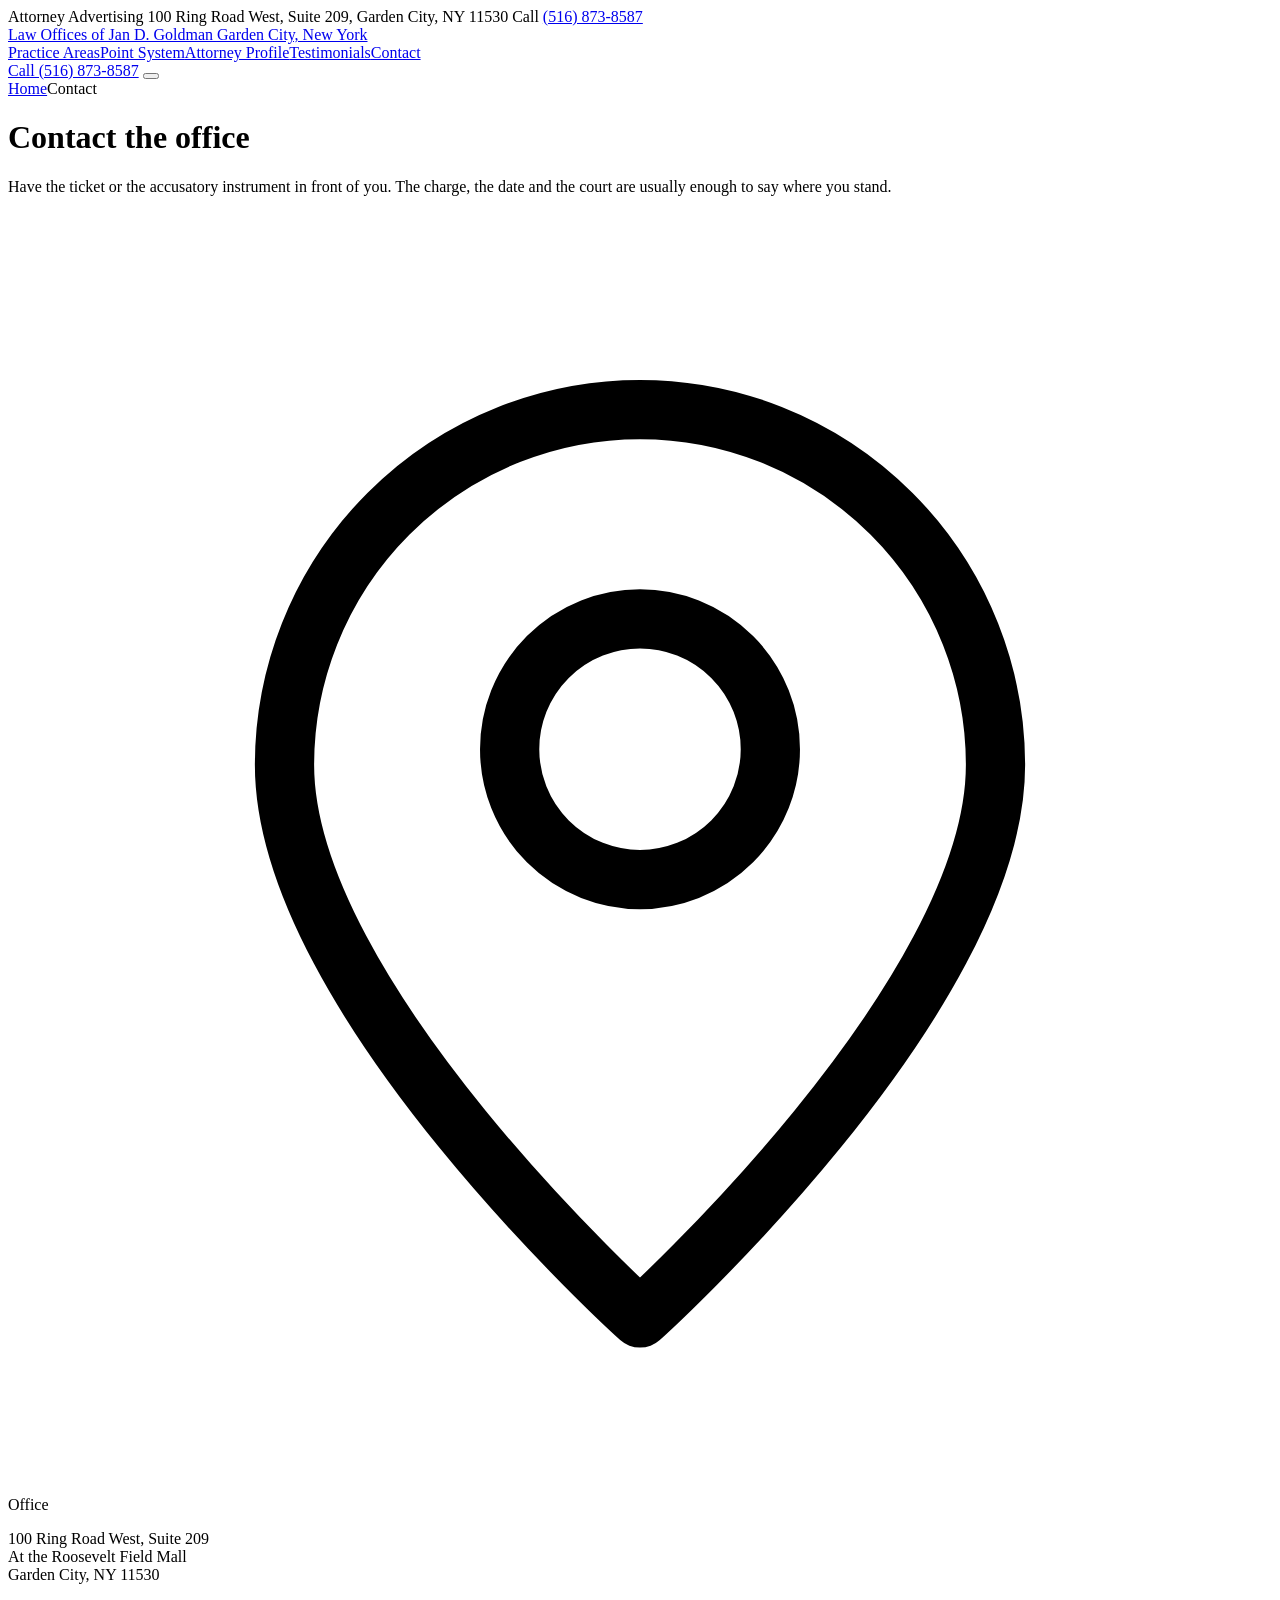
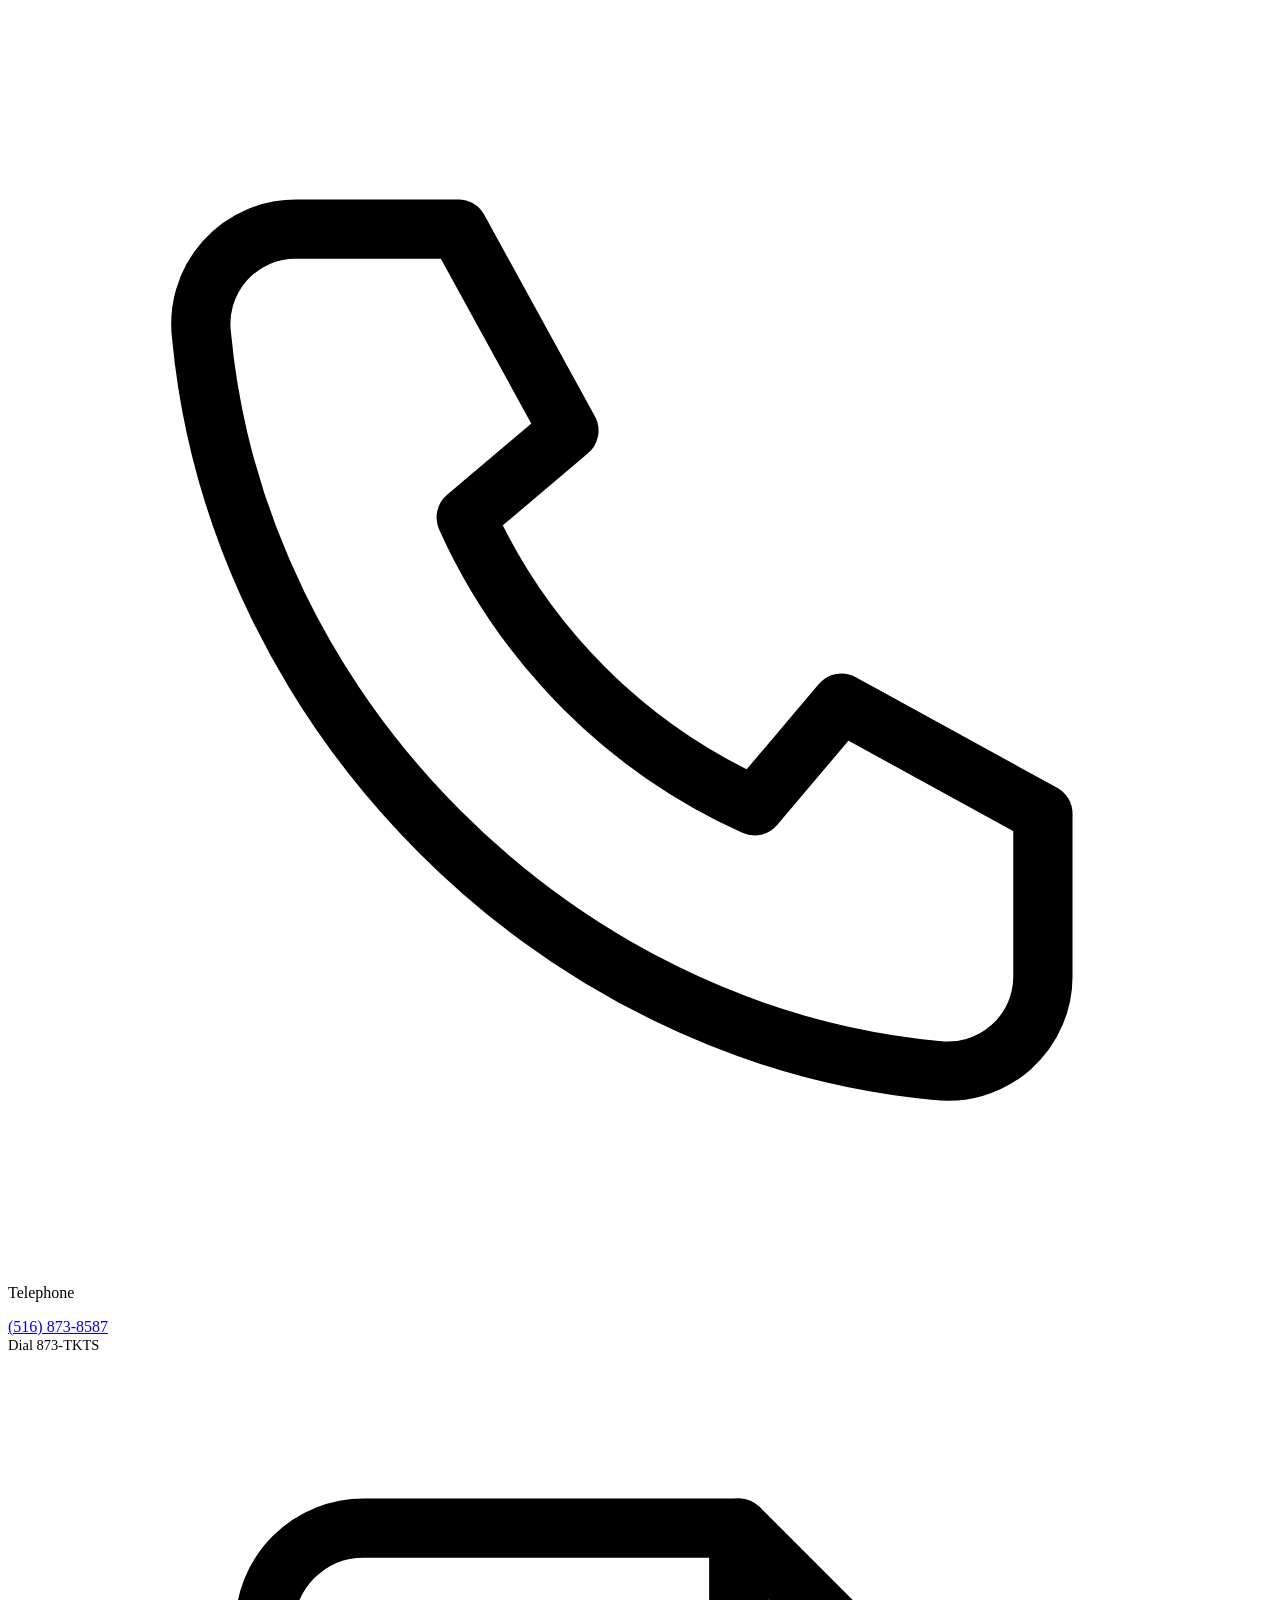
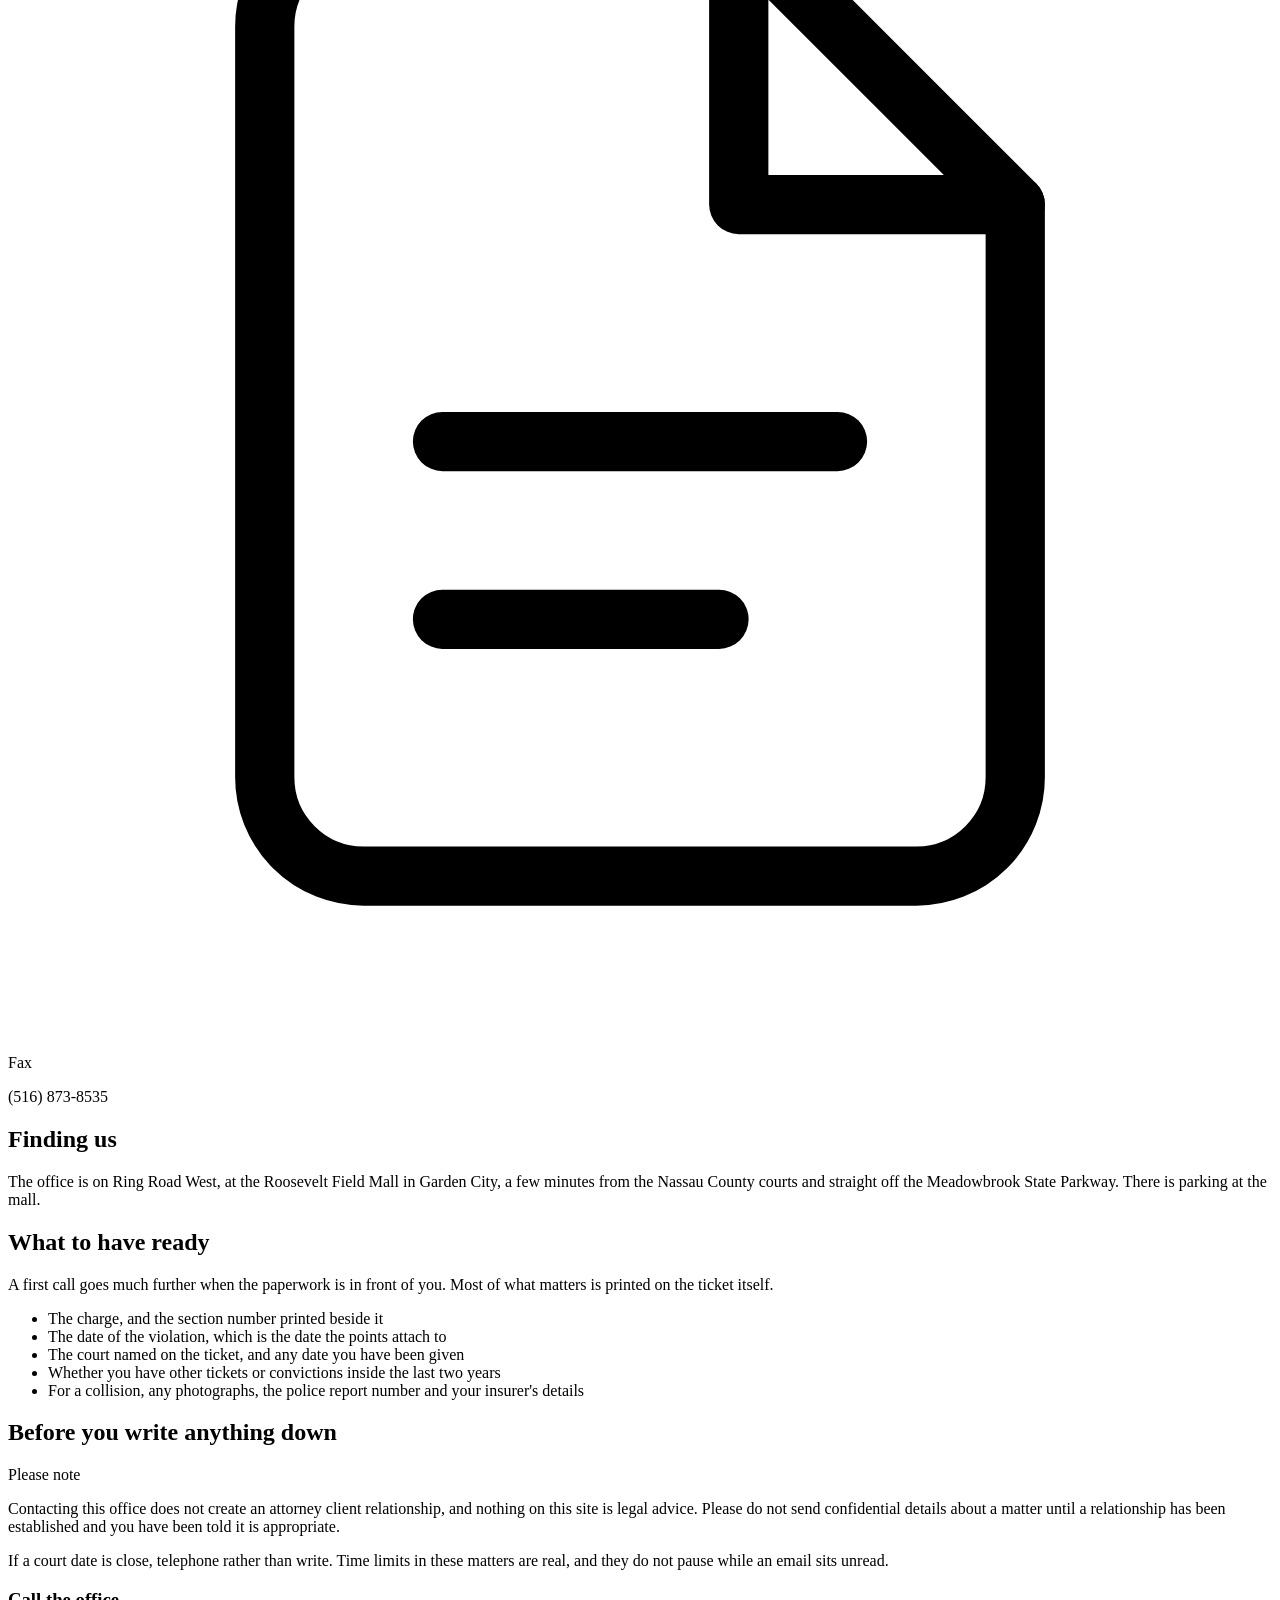
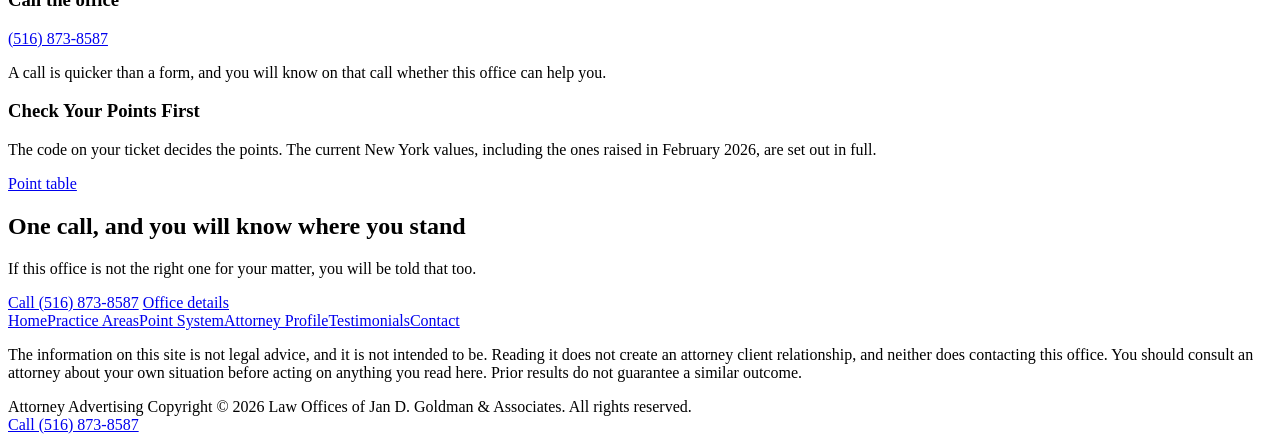
==== contact.htm @ 7fe84096 "Add the six rebuilt pages" ====
<!DOCTYPE html>
<html lang="en">
<head>
<meta charset="utf-8">
<meta name="viewport" content="width=device-width, initial-scale=1">
<title>Contact | Law Offices of Jan D. Goldman, Garden City NY</title>
<meta name="description" content="Law Offices of Jan D. Goldman and Associates, 100 Ring Road West, Suite 209, Garden City, NY 11530. Telephone (516) 873-8587.">
<meta name="robots" content="noindex, nofollow">
<link rel="canonical" href="https://jangoldman.com/contact.htm">
<link rel="icon" href="data:image/svg+xml,%3Csvg xmlns='http://www.w3.org/2000/svg' viewBox='0 0 32 32'%3E%3Crect width='32' height='32' fill='%230B1A28'/%3E%3Ctext x='16' y='22' font-family='Georgia,serif' font-size='17' fill='%23C2994F' text-anchor='middle'%3EG%3C/text%3E%3C/svg%3E">
<meta property="og:title" content="Contact | Law Offices of Jan D. Goldman, Garden City NY">
<meta property="og:description" content="Law Offices of Jan D. Goldman and Associates, 100 Ring Road West, Suite 209, Garden City, NY 11530. Telephone (516) 873-8587.">
<meta property="og:type" content="website">
<meta property="og:url" content="https://jangoldman.com/contact.htm">
<script>document.documentElement.className+=" js";</script>
<link rel="stylesheet" href="assets/site.css">
<style>
.skip{position:absolute;left:-9999px;top:0;background:var(--brass);color:#14202B;padding:12px 18px;z-index:99;font-weight:700}
.skip:focus{left:8px;top:8px}
</style>
</head>
<body>
<div class="progress"></div>
<a class="skip" href="#main">Skip to content</a>
<div class="util">
  <div class="wrap">
    <span class="adv">Attorney Advertising</span>
    <span class="loc">100 Ring Road West, Suite 209, Garden City, NY 11530</span>
    <span>Call <a href="tel:+15168738587">(516) 873-8587</a></span>
  </div>
</div>

<header>
  <div class="wrap">
    <a class="brand" href="index.html">
      <span class="n">Law Offices of Jan D. Goldman</span>
      <span class="s">Garden City, New York</span>
    </a>
    <nav id="nav"><a href="practice.htm">Practice Areas</a><a href="rep.htm">Point System</a><a href="profile.htm">Attorney Profile</a><a href="Testimonials.htm">Testimonials</a><a href="contact.htm" aria-current="page">Contact</a></nav>
    <a class="btn btn-brass" href="tel:+15168738587">Call (516) 873-8587</a>
    <button class="menu-btn" id="menuBtn" aria-label="Open menu" aria-expanded="false" aria-controls="nav"><span></span></button>
  </div>
</header>
<main id="main">
<div class="phead">
  <div class="wrap">
    <nav class="crumb" aria-label="Breadcrumb"><a href="index.html">Home</a><span class="chev"></span><span>Contact</span></nav>
    <h1 class="rv">Contact the office</h1>
    <p class="lede rv rv-d1">Have the ticket or the accusatory instrument in front of you. The charge, the date and the court are usually enough to say where you stand.</p>
    
  </div>
</div>
<section>
  <div class="wrap">
    <div class="infogrid">
      <div class="cell rv">
        <span class="ico"><svg viewBox="0 0 32 32" fill="none" stroke="currentColor" stroke-width="1.5" stroke-linecap="round" stroke-linejoin="round" aria-hidden="true"><path d="M16 28s9-8.1 9-14a9 9 0 1 0-18 0c0 5.9 9 14 9 14z"/><circle cx="16" cy="13.6" r="3.3"/></svg></span>
        <p class="t">Office</p>
        <p class="d">100 Ring Road West, Suite 209<br>At the Roosevelt Field Mall<br>Garden City, NY 11530</p>
      </div>
      <div class="cell rv">
        <span class="ico"><svg viewBox="0 0 32 32" fill="none" stroke="currentColor" stroke-width="1.5" stroke-linecap="round" stroke-linejoin="round" aria-hidden="true"><path d="M11.4 5.8l2.8 5.1-2.6 2.2a14.6 14.6 0 0 0 7.3 7.3l2.2-2.6 5.1 2.8v4.1a2.4 2.4 0 0 1-2.7 2.4C13.9 26.2 5.8 18.1 4.9 8.5A2.4 2.4 0 0 1 7.3 5.8z"/></svg></span>
        <p class="t">Telephone</p>
        <p class="d"><a href="tel:+15168738587">(516) 873-8587</a><br><span style="font-size:14.5px;color:var(--muted)">Dial 873-TKTS</span></p>
      </div>
      <div class="cell rv">
        <span class="ico"><svg viewBox="0 0 32 32" fill="none" stroke="currentColor" stroke-width="1.5" stroke-linecap="round" stroke-linejoin="round" aria-hidden="true"><path d="M18.5 4H9a2.5 2.5 0 0 0-2.5 2.5v19A2.5 2.5 0 0 0 9 28h14a2.5 2.5 0 0 0 2.5-2.5V11z"/><path d="M18.5 4v7h7M11 17h10M11 21.5h7"/></svg></span>
        <p class="t">Fax</p>
        <p class="d">(516) 873-8535</p>
      </div>
    </div>
  </div>
</section>

<section style="padding-top:0">
  <div class="wrap">
    <div class="split">
      <div class="prose">
        <div class="block rv">
          <h2>Finding us</h2>
          <p>The office is on Ring Road West, at the Roosevelt Field Mall in Garden City, a few minutes from the Nassau County courts and straight off the Meadowbrook State Parkway. There is parking at the mall.</p>
        </div>
        <div class="block rv">
          <h2>What to have ready</h2>
          <p>A first call goes much further when the paperwork is in front of you. Most of what matters is printed on the ticket itself.</p>
          <ul class="ticks">
            <li>The charge, and the section number printed beside it</li>
            <li>The date of the violation, which is the date the points attach to</li>
            <li>The court named on the ticket, and any date you have been given</li>
            <li>Whether you have other tickets or convictions inside the last two years</li>
            <li>For a collision, any photographs, the police report number and your insurer's details</li>
          </ul>
        </div>
        <div class="block rv">
          <h2>Before you write anything down</h2>
          <div class="callout rv">
            <span class="lbl">Please note</span>
            <p>Contacting this office does not create an attorney client relationship, and nothing on this site is legal advice. Please do not send confidential details about a matter until a relationship has been established and you have been told it is appropriate.</p>
            <p>If a court date is close, telephone rather than write. Time limits in these matters are real, and they do not pause while an email sits unread.</p>
          </div>
        </div>
      </div>
      <aside class="rail">
        <div class="railbox ink rv">
      <h3>Call the office</h3>
      <p class="num"><a href="tel:+15168738587">(516) 873-8587</a></p>
      <p>A call is quicker than a form, and you will know on that call whether this office can help you.</p>
    </div>
        <div class="railbox rv">
          <h3>Check Your Points First</h3>
          <p>The code on your ticket decides the points. The current New York values, including the ones raised in February 2026, are set out in full.</p>
          <p style="margin-top:14px"><a class="btn btn-ink" href="rep.htm">Point table <span class="chev"></span></a></p>
        </div>
      </aside>
    </div>
  </div>
</section>
<section class="endcta">
  <div class="wrap">
    <div>
      <h2>One call, and you will know where you stand</h2>
      <p>If this office is not the right one for your matter, you will be told that too.</p>
    </div>
    <div class="acts">
      <a class="btn btn-brass" href="tel:+15168738587">Call (516) 873-8587</a>
      <a class="btn btn-ghost" href="contact.htm">Office details <span class="chev"></span></a>
    </div>
  </div>
</section></main>

<footer>
  <div class="wrap">
    <div class="fnav"><a href="index.html">Home</a><a href="practice.htm">Practice Areas</a><a href="rep.htm">Point System</a><a href="profile.htm">Attorney Profile</a><a href="Testimonials.htm">Testimonials</a><a href="contact.htm">Contact</a></div>
    <p class="fdisc">The information on this site is not legal advice, and it is not intended to be. Reading it does not create an attorney client relationship, and neither does contacting this office. You should consult an attorney about your own situation before acting on anything you read here. Prior results do not guarantee a similar outcome.</p>
    <div class="fmeta">
      <span class="adv">Attorney Advertising</span>
      <span>Copyright &copy; <span id="yr">2026</span> Law Offices of Jan D. Goldman &amp; Associates. All rights reserved.</span>
    </div>
  </div>
</footer>

<div class="sticky-call"><a href="tel:+15168738587">Call (516) 873-8587</a></div>

<script src="assets/site.js" defer></script>
</body>
</html>
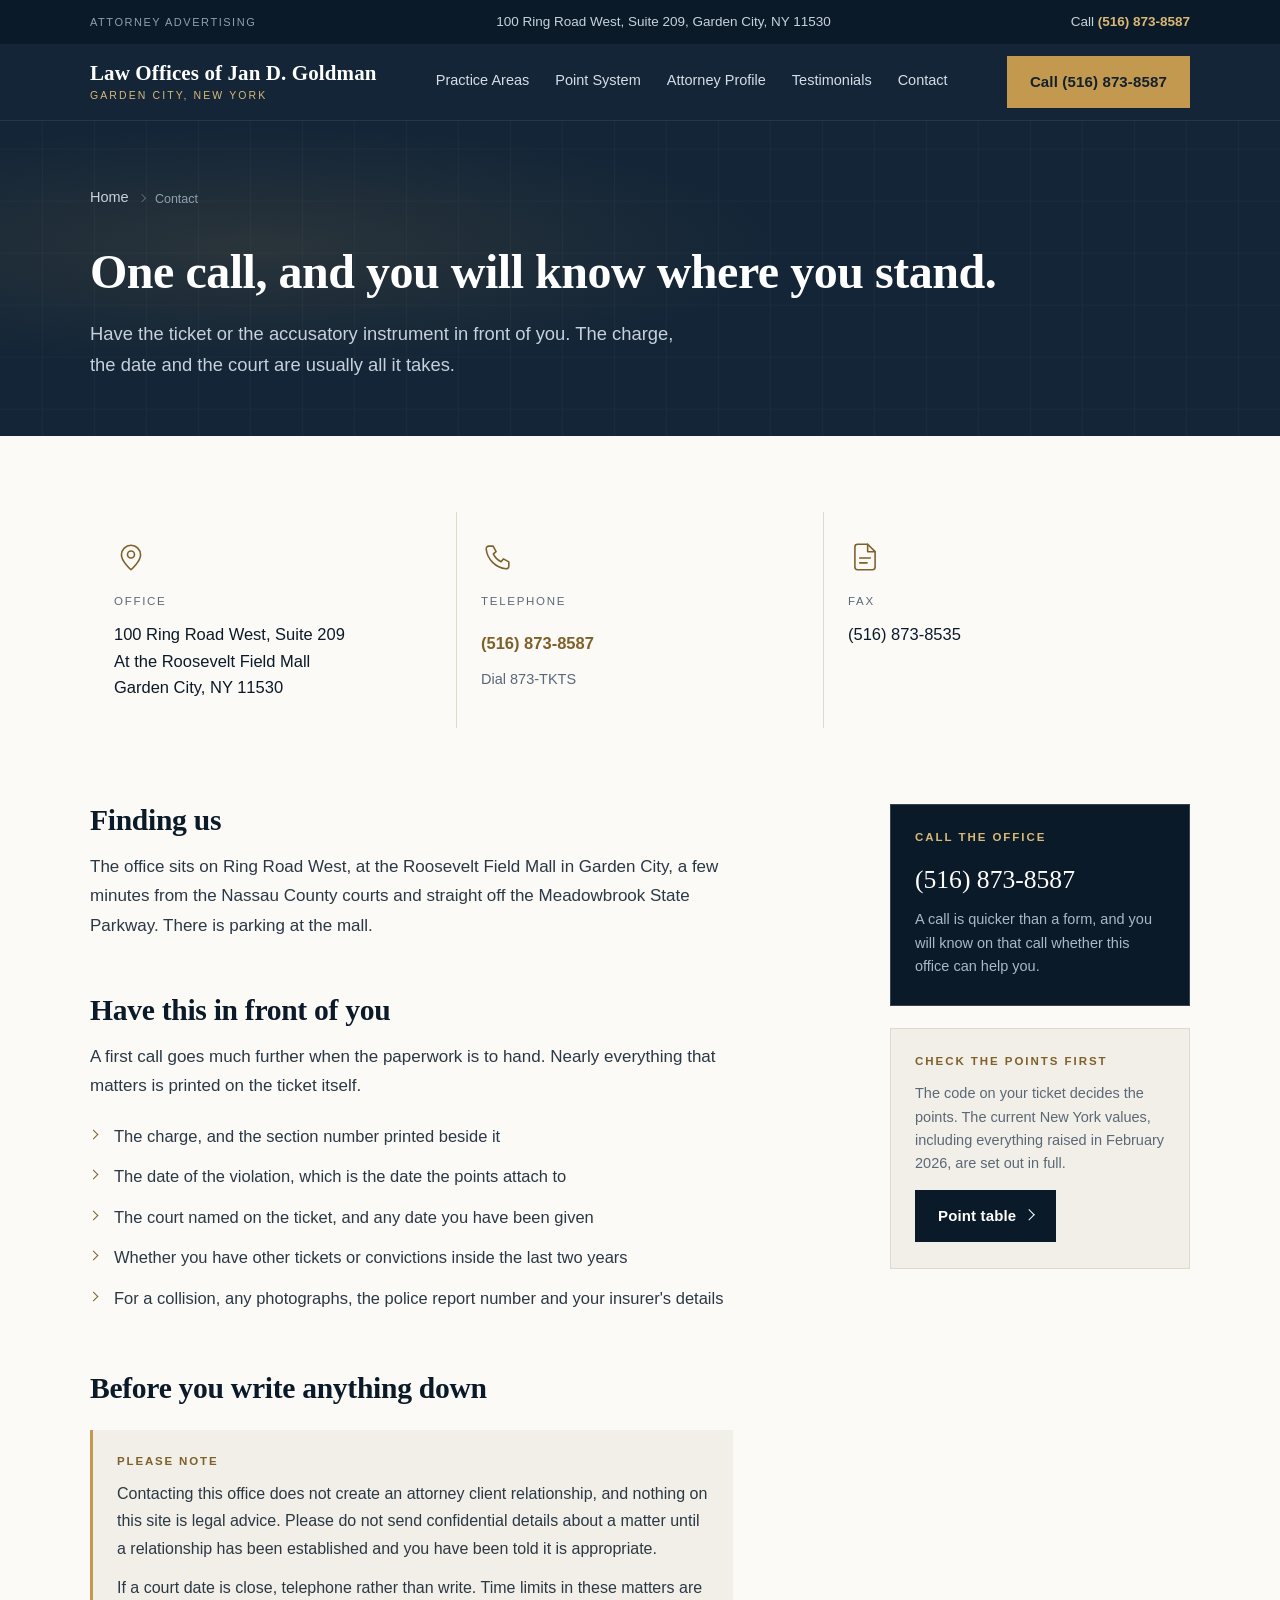
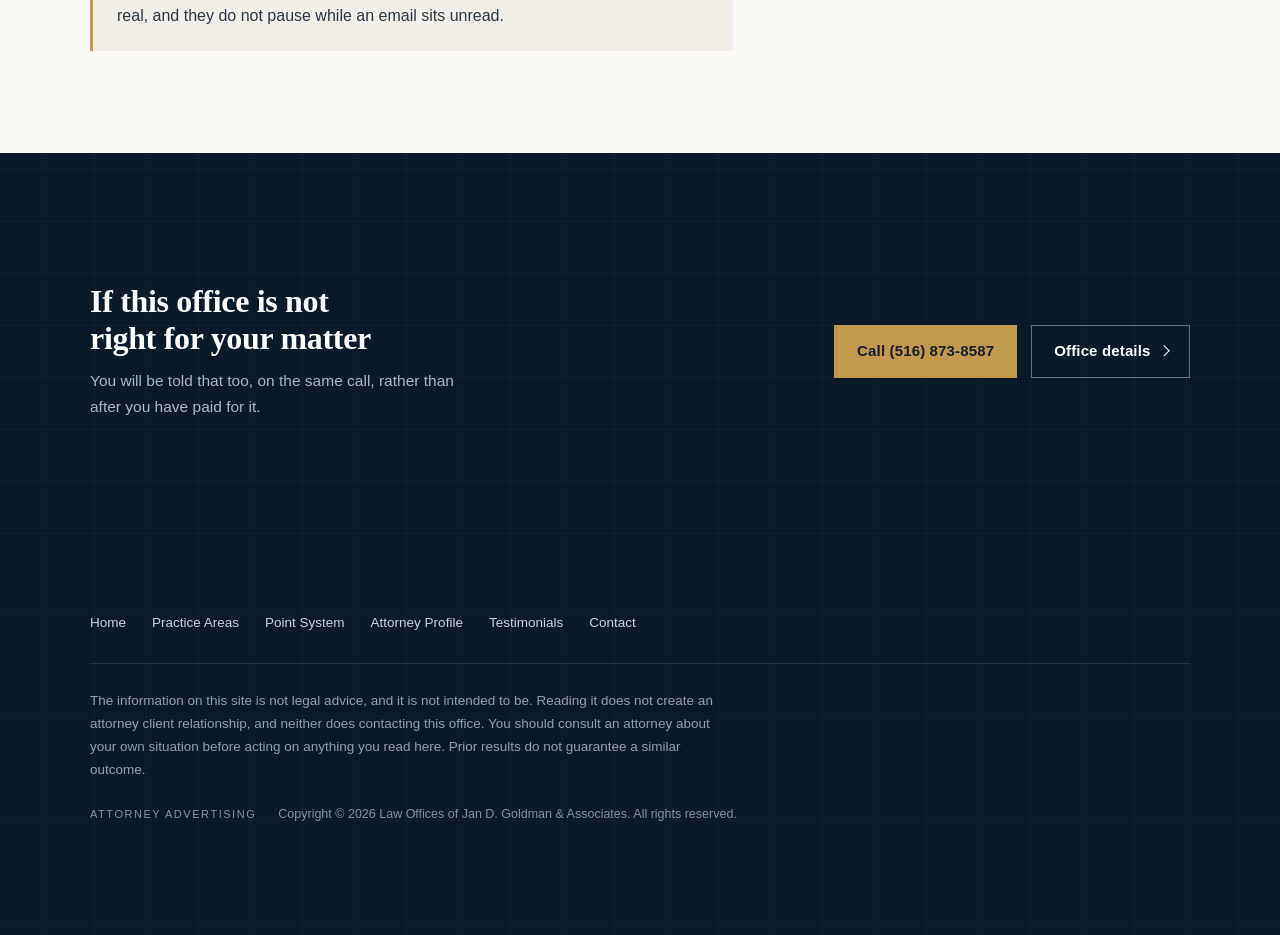
==== commit 46c1ffa8: "Editorial redesign: display type, burgundy and champagne palette, scroll narrative, new copy" ====
--- a/contact.htm
+++ b/contact.htm
@@ -13,10 +13,16 @@
 <meta property="og:type" content="website">
 <meta property="og:url" content="https://jangoldman.com/contact.htm">
 <script>document.documentElement.className+=" js";</script>
+<link rel="preconnect" href="https://fonts.googleapis.com">
+<link rel="preconnect" href="https://fonts.gstatic.com" crossorigin>
+<link rel="stylesheet" href="https://fonts.googleapis.com/css2?family=Fraunces:opsz,wght@9..144,400;9..144,600;9..144,700&family=Inter:wght@400;500;600;700&display=swap">
 <link rel="stylesheet" href="assets/site.css">
 <style>
 .skip{position:absolute;left:-9999px;top:0;background:var(--brass);color:#14202B;padding:12px 18px;z-index:99;font-weight:700}
 .skip:focus{left:8px;top:8px}
+.areas-grid{display:grid;grid-template-columns:repeat(4,minmax(0,1fr));gap:20px}
+@media (max-width:1100px){.areas-grid{grid-template-columns:repeat(2,minmax(0,1fr))}}
+@media (max-width:640px){.areas-grid{grid-template-columns:1fr}}
 </style>
 </head>
 <body>
@@ -45,12 +51,12 @@
 <div class="phead">
   <div class="wrap">
     <nav class="crumb" aria-label="Breadcrumb"><a href="index.html">Home</a><span class="chev"></span><span>Contact</span></nav>
-    <h1 class="rv">Contact the office</h1>
-    <p class="lede rv rv-d1">Have the ticket or the accusatory instrument in front of you. The charge, the date and the court are usually enough to say where you stand.</p>
+    <h1 class="rv">One call, and you will know where you stand.</h1>
+    <p class="lede rv rv-d1">Have the ticket or the accusatory instrument in front of you. The charge, the date and the court are usually all it takes.</p>
     
   </div>
 </div>
-<section>
+<section class="edge-top">
   <div class="wrap">
     <div class="infogrid">
       <div class="cell rv">
@@ -58,12 +64,12 @@
         <p class="t">Office</p>
         <p class="d">100 Ring Road West, Suite 209<br>At the Roosevelt Field Mall<br>Garden City, NY 11530</p>
       </div>
-      <div class="cell rv">
+      <div class="cell rv rv-d1">
         <span class="ico"><svg viewBox="0 0 32 32" fill="none" stroke="currentColor" stroke-width="1.5" stroke-linecap="round" stroke-linejoin="round" aria-hidden="true"><path d="M11.4 5.8l2.8 5.1-2.6 2.2a14.6 14.6 0 0 0 7.3 7.3l2.2-2.6 5.1 2.8v4.1a2.4 2.4 0 0 1-2.7 2.4C13.9 26.2 5.8 18.1 4.9 8.5A2.4 2.4 0 0 1 7.3 5.8z"/></svg></span>
         <p class="t">Telephone</p>
         <p class="d"><a href="tel:+15168738587">(516) 873-8587</a><br><span style="font-size:14.5px;color:var(--muted)">Dial 873-TKTS</span></p>
       </div>
-      <div class="cell rv">
+      <div class="cell rv rv-d2">
         <span class="ico"><svg viewBox="0 0 32 32" fill="none" stroke="currentColor" stroke-width="1.5" stroke-linecap="round" stroke-linejoin="round" aria-hidden="true"><path d="M18.5 4H9a2.5 2.5 0 0 0-2.5 2.5v19A2.5 2.5 0 0 0 9 28h14a2.5 2.5 0 0 0 2.5-2.5V11z"/><path d="M18.5 4v7h7M11 17h10M11 21.5h7"/></svg></span>
         <p class="t">Fax</p>
         <p class="d">(516) 873-8535</p>
@@ -78,11 +84,11 @@
       <div class="prose">
         <div class="block rv">
           <h2>Finding us</h2>
-          <p>The office is on Ring Road West, at the Roosevelt Field Mall in Garden City, a few minutes from the Nassau County courts and straight off the Meadowbrook State Parkway. There is parking at the mall.</p>
+          <p>The office sits on Ring Road West, at the Roosevelt Field Mall in Garden City, a few minutes from the Nassau County courts and straight off the Meadowbrook State Parkway. There is parking at the mall.</p>
         </div>
         <div class="block rv">
-          <h2>What to have ready</h2>
-          <p>A first call goes much further when the paperwork is in front of you. Most of what matters is printed on the ticket itself.</p>
+          <h2>Have this in front of you</h2>
+          <p>A first call goes much further when the paperwork is to hand. Nearly everything that matters is printed on the ticket itself.</p>
           <ul class="ticks">
             <li>The charge, and the section number printed beside it</li>
             <li>The date of the violation, which is the date the points attach to</li>
@@ -107,8 +113,8 @@
       <p>A call is quicker than a form, and you will know on that call whether this office can help you.</p>
     </div>
         <div class="railbox rv">
-          <h3>Check Your Points First</h3>
-          <p>The code on your ticket decides the points. The current New York values, including the ones raised in February 2026, are set out in full.</p>
+          <h3>Check The Points First</h3>
+          <p>The code on your ticket decides the points. The current New York values, including everything raised in February 2026, are set out in full.</p>
           <p style="margin-top:14px"><a class="btn btn-ink" href="rep.htm">Point table <span class="chev"></span></a></p>
         </div>
       </aside>
@@ -118,8 +124,8 @@
 <section class="endcta">
   <div class="wrap">
     <div>
-      <h2>One call, and you will know where you stand</h2>
-      <p>If this office is not the right one for your matter, you will be told that too.</p>
+      <h2>If this office is not right for your matter</h2>
+      <p>You will be told that too, on the same call, rather than after you have paid for it.</p>
     </div>
     <div class="acts">
       <a class="btn btn-brass" href="tel:+15168738587">Call (516) 873-8587</a>
--- a/assets/site.css
+++ b/assets/site.css
@@ -0,0 +1,384 @@
+:root{
+  --ink:#0B1A28;
+  --ink-2:#132537;
+  --ink-3:#1C3348;
+  --brass:#C2994F;
+  --brass-soft:#D9B977;
+  --brass-ink:#7E6129;
+  --paper:#FBFAF7;
+  --paper-2:#F2EFE8;
+  --body:#2B3845;
+  --muted:#5A6878;
+  --line:#DFD9CD;
+  --serif:"Iowan Old Style","Charter","Palatino Linotype",Palatino,Georgia,"Times New Roman",serif;
+  --sans:-apple-system,BlinkMacSystemFont,"Segoe UI",Roboto,"Helvetica Neue",Arial,sans-serif;
+  --wrap:1140px;
+}
+*,*::before,*::after{box-sizing:border-box}
+html{-webkit-text-size-adjust:100%}
+body{margin:0;background:var(--paper);color:var(--body);font-family:var(--sans);font-size:17px;line-height:1.65;-webkit-font-smoothing:antialiased}
+img{max-width:100%;display:block}
+a{color:inherit}
+h1,h2,h3{font-family:var(--serif);font-weight:600;line-height:1.14;margin:0;letter-spacing:-0.01em;text-wrap:balance}
+p{margin:0}
+.wrap{width:100%;max-width:var(--wrap);margin:0 auto;padding:0 20px}
+.eyebrow .chev{margin:0 .55em 0 .3em;opacity:.7}
+.chev{display:inline-block;width:.5em;height:.5em;border-right:1.5px solid currentColor;border-bottom:1.5px solid currentColor;transform:rotate(-45deg);vertical-align:middle;position:relative;top:-1px}
+
+/* ---------- utility bar ---------- */
+.util{background:var(--ink);color:#C8D2DC;font-size:13.5px}
+.util .wrap{display:flex;align-items:center;justify-content:space-between;gap:16px;min-height:42px;flex-wrap:wrap}
+.util .adv{letter-spacing:.14em;text-transform:uppercase;font-size:11px;color:#8FA0B0}
+.util .loc{color:#C8D2DC}
+.util a{color:var(--brass-soft);text-decoration:none;font-weight:600;display:inline-flex;align-items:center;min-height:44px}
+.util a:hover{text-decoration:underline}
+
+/* ---------- header ---------- */
+header{background:var(--ink-2);position:sticky;top:0;z-index:40;border-bottom:1px solid rgba(255,255,255,.08)}
+header .wrap{display:flex;align-items:center;justify-content:space-between;gap:20px;min-height:76px}
+.brand{display:flex;flex-direction:column;justify-content:center;text-decoration:none;color:#fff;line-height:1.1;min-height:48px}
+.brand .n{font-family:var(--serif);font-size:21px;font-weight:600;letter-spacing:.005em}
+.brand .s{font-size:10.5px;letter-spacing:.2em;text-transform:uppercase;color:var(--brass-soft);margin-top:5px}
+nav{display:flex;align-items:center;gap:26px}
+nav a{color:#D5DEE6;text-decoration:none;font-size:14.5px;font-weight:500;padding:13px 0;border-bottom:2px solid transparent;display:inline-flex;align-items:center;min-height:44px}
+nav a:hover,nav a:focus-visible{color:#fff;border-bottom-color:var(--brass)}
+.btn{display:inline-flex;align-items:center;justify-content:center;gap:9px;font-family:var(--sans);font-weight:700;font-size:15px;letter-spacing:.01em;padding:13px 22px;border:1.5px solid transparent;text-decoration:none;cursor:pointer;min-height:48px;transition:background .18s ease,color .18s ease,border-color .18s ease}
+.btn-brass{background:var(--brass);color:#14202B;border-color:var(--brass)}
+.btn-brass:hover{background:var(--brass-soft);border-color:var(--brass-soft)}
+.btn-ghost{background:transparent;color:#fff;border-color:rgba(255,255,255,.38)}
+.btn-ghost:hover{border-color:#fff;background:rgba(255,255,255,.08)}
+.btn-ink{background:var(--ink);color:#fff;border-color:var(--ink)}
+.btn-ink:hover{background:var(--ink-3);border-color:var(--ink-3)}
+.menu-btn{display:none;background:none;border:1px solid rgba(255,255,255,.3);color:#fff;width:46px;height:46px;align-items:center;justify-content:center;cursor:pointer}
+.menu-btn span{display:block;width:19px;height:1.5px;background:#fff;position:relative}
+.menu-btn span::before,.menu-btn span::after{content:"";position:absolute;left:0;width:19px;height:1.5px;background:#fff}
+.menu-btn span::before{top:-6px}.menu-btn span::after{top:6px}
+
+/* ---------- hero ---------- */
+.hero{background:var(--ink-2);color:#fff;position:relative;overflow:hidden}
+.hero::after{content:"";position:absolute;inset:0;background:radial-gradient(ellipse 70% 60% at 18% 30%,rgba(194,153,79,.14) 0%,transparent 64%);pointer-events:none}
+.hero .wrap{position:relative;z-index:1;padding-top:64px;padding-bottom:64px}
+.eyebrow{font-size:11.5px;letter-spacing:.2em;text-transform:uppercase;color:var(--brass-soft);font-weight:700;margin-bottom:20px}
+.hero h1{font-size:clamp(2.05rem,4.1vw + .5rem,3.5rem);color:#fff;margin-bottom:22px}
+.hero .lede{font-size:clamp(1.02rem,.6vw + .9rem,1.2rem);color:#C6D1DB;max-width:58ch;line-height:1.7}
+.hero .cta{display:flex;flex-wrap:wrap;gap:14px;margin-top:34px}
+.facts{display:grid;grid-template-columns:repeat(3,minmax(0,1fr));gap:28px;margin-top:48px;padding-top:34px;border-top:1px solid rgba(255,255,255,.14)}
+.facts .k{font-family:var(--serif);font-size:clamp(1.5rem,1.6vw + 1rem,2rem);color:var(--brass-soft);line-height:1}
+.facts .v{font-size:13.5px;color:#A9B8C6;margin-top:9px;line-height:1.5}
+
+/* ---------- sections ---------- */
+section{padding:76px 0}
+.sec-head{max-width:62ch;margin-bottom:44px}
+.sec-head .eyebrow{color:var(--brass-ink)}
+.sec-head h2{font-size:clamp(1.65rem,2.3vw + .6rem,2.4rem);color:var(--ink)}
+.sec-head p{margin-top:16px;color:var(--muted);font-size:17px;max-width:56ch}
+
+.areas{display:grid;grid-template-columns:repeat(4,minmax(0,1fr));gap:1px;background:var(--line)}
+.area{background:var(--paper);padding:30px 26px 32px;display:flex;flex-direction:column;min-height:230px}
+.area .num{font-family:var(--serif);font-size:13px;color:var(--brass-ink);letter-spacing:.1em;margin-bottom:16px;flex:0 0 auto}
+.area h3{font-size:19.5px;color:var(--ink);margin-bottom:11px}
+.area p{font-size:15px;color:var(--muted);line-height:1.62;flex:1}
+.more{margin-top:8px;padding:11px 0 0;min-height:44px;font-size:13.5px;font-weight:700;color:var(--brass-ink);text-decoration:none;letter-spacing:.02em;display:inline-flex;align-items:center;gap:8px;align-self:flex-start;padding-right:4px}
+.area:hover .more{color:var(--ink)}
+.cost-card .more{color:var(--brass-soft)}
+.cost-card .more:hover{color:#fff}
+
+/* ---------- cost band ---------- */
+.cost{background:var(--ink);color:#fff}
+.cost .sec-head h2{color:#fff}
+.cost .sec-head .eyebrow{color:var(--brass-soft)}
+.cost .sec-head p{color:#A9B8C6}
+.cost-grid{display:grid;grid-template-columns:repeat(3,minmax(0,1fr));gap:34px}
+.cost-card{border:1px solid rgba(255,255,255,.16);padding:30px 26px}
+.cost-card h3{font-size:18px;color:#fff;margin-bottom:12px}
+.cost-card p{font-size:15px;color:#A9B8C6;line-height:1.65}
+.pts{margin-top:18px;border-top:1px solid rgba(255,255,255,.14);padding-top:16px}
+.pts li{display:flex;justify-content:space-between;gap:14px;font-size:14.5px;padding:7px 0;color:#C6D1DB;border-bottom:1px solid rgba(255,255,255,.07)}
+.pts li:last-child{border-bottom:0}
+.pts b{color:var(--brass-soft);font-variant-numeric:tabular-nums;white-space:nowrap}
+ul{list-style:none;margin:0;padding:0}
+.cost-note{margin-top:34px;font-size:13.5px;color:#8FA0B0;max-width:74ch}
+
+/* ---------- attorney ---------- */
+.att{display:grid;grid-template-columns:minmax(0,1.05fr) minmax(0,.95fr);gap:64px;align-items:start}
+.att h2{font-size:clamp(1.65rem,2.3vw + .6rem,2.4rem);color:var(--ink);margin-bottom:20px}
+.att .bio p{color:var(--muted);margin-bottom:16px;font-size:16.5px}
+.cred{background:var(--paper-2);padding:32px 30px;border:1px solid var(--line)}
+.cred h3{font-size:12px;letter-spacing:.17em;text-transform:uppercase;color:var(--brass-ink);font-family:var(--sans);font-weight:800;margin-bottom:16px}
+.cred h3:not(:first-child){margin-top:28px}
+.cred li{font-size:15px;color:var(--body);padding:7px 0 7px 20px;position:relative;line-height:1.55}
+.cred li::before{content:"";position:absolute;left:0;top:14px;width:6px;height:6px;border-right:1.5px solid var(--brass);border-bottom:1.5px solid var(--brass);transform:rotate(-45deg)}
+
+/* ---------- quote ---------- */
+.quote{background:var(--paper-2);border-top:1px solid var(--line);border-bottom:1px solid var(--line)}
+.quote blockquote{margin:0;max-width:40ch}
+.quote q{font-family:var(--serif);font-size:clamp(1.6rem,2.6vw + .7rem,2.5rem);color:var(--ink);line-height:1.22;quotes:"\201C" "\201D"}
+.quote .by{margin-top:22px;font-size:14.5px;color:var(--muted);font-weight:600}
+.quote .disc{margin-top:26px;font-size:12.5px;color:var(--muted);max-width:52ch}
+
+/* ---------- contact ---------- */
+.contact{background:var(--ink-2);color:#fff}
+.contact-grid{display:grid;grid-template-columns:minmax(0,1fr) minmax(0,1fr);gap:64px;align-items:start}
+.contact h2{font-size:clamp(1.65rem,2.3vw + .6rem,2.4rem);color:#fff;margin-bottom:18px}
+.contact .lede{color:#C6D1DB;font-size:17px;max-width:48ch}
+.dl{margin-top:34px}
+.dl .row{padding:18px 0;border-top:1px solid rgba(255,255,255,.14);display:grid;grid-template-columns:120px minmax(0,1fr);gap:18px}
+.dl .t{font-size:11.5px;letter-spacing:.15em;text-transform:uppercase;color:#8FA0B0;padding-top:3px}
+.dl .d{font-size:16px;color:#fff;line-height:1.6}
+.dl .d a{color:var(--brass-soft);text-decoration:none;font-weight:700;display:inline-flex;align-items:center;min-height:44px}
+.dl .d a:hover{text-decoration:underline}
+.callbox{border:1px solid rgba(255,255,255,.18);padding:34px 30px;background:rgba(255,255,255,.03)}
+.callbox .eyebrow{color:var(--brass-soft)}
+.callbox .big{font-family:var(--serif);font-size:clamp(1.9rem,3vw + .6rem,2.6rem);color:#fff;line-height:1.1;margin-bottom:10px}
+.callbox .big a{text-decoration:none;display:inline-block;padding:6px 0}
+.callbox .sub{font-size:14.5px;color:#A9B8C6;margin-bottom:24px}
+
+/* ---------- footer ---------- */
+footer{background:var(--ink);color:#8FA0B0;font-size:13.5px;padding:52px 0 110px}
+.fnav{display:flex;flex-wrap:wrap;gap:0 26px;padding-bottom:18px;border-bottom:1px solid rgba(255,255,255,.1)}
+.fnav a{color:#C8D2DC;text-decoration:none;font-weight:500;display:inline-flex;align-items:center;min-height:44px}
+.fnav a:hover{color:var(--brass-soft)}
+.fdisc{margin-top:26px;max-width:84ch;line-height:1.7}
+.fmeta{margin-top:22px;display:flex;flex-wrap:wrap;gap:8px 22px;align-items:center;color:#8292A2;font-size:12.5px}
+.fmeta .adv{letter-spacing:.14em;text-transform:uppercase;font-size:11px}
+
+/* ---------- sticky mobile call ---------- */
+.sticky-call{display:none;position:fixed;left:0;right:0;bottom:0;z-index:60;background:var(--brass);box-shadow:0 -6px 24px rgba(0,0,0,.26)}
+.sticky-call a{display:flex;align-items:center;justify-content:center;gap:10px;min-height:60px;color:#14202B;font-weight:800;font-size:17px;text-decoration:none;letter-spacing:.01em}
+
+/* ---------- responsive ---------- */
+@media (max-width:1000px){
+  .areas{grid-template-columns:repeat(2,minmax(0,1fr))}
+  .cost-grid{grid-template-columns:1fr;gap:1px;background:rgba(255,255,255,.14)}
+  .cost-card{border:0;background:var(--ink);padding:28px 0}
+  .att,.contact-grid{grid-template-columns:1fr;gap:40px}
+}
+@media (max-width:860px){
+  nav,header .btn{display:none}
+  .menu-btn{display:inline-flex}
+  nav.open{display:flex;position:absolute;top:100%;left:0;right:0;background:var(--ink-2);flex-direction:column;align-items:stretch;gap:0;padding:8px 20px 20px;border-bottom:1px solid rgba(255,255,255,.1)}
+  nav.open a{padding:14px 0;border-bottom:1px solid rgba(255,255,255,.08);min-height:48px;display:flex;align-items:center}
+  header .wrap{position:relative}
+}
+@media (max-width:700px){
+  body{font-size:16.5px}
+  section{padding:56px 0}
+  .hero .wrap{padding-top:48px;padding-bottom:52px}
+  .facts{grid-template-columns:1fr;gap:20px;margin-top:38px;padding-top:28px}
+  .facts .k{font-size:1.5rem}
+  .areas{grid-template-columns:1fr}
+  .area{min-height:0}
+  .util .wrap{min-height:0;padding-top:9px;padding-bottom:9px;font-size:12.5px}
+  .util .loc{display:none}
+  .sticky-call{display:block}
+  .hero .cta .btn{width:100%}
+  .dl .row{grid-template-columns:1fr;gap:6px}
+}
+@media (prefers-reduced-motion:reduce){
+  *,*::before,*::after{animation-duration:.01ms!important;animation-iteration-count:1!important;transition-duration:.01ms!important;scroll-behavior:auto!important}
+}
+:focus-visible{outline:2px solid var(--brass);outline-offset:3px}
+
+/* ================= subpage shell ================= */
+.phead{background:var(--ink-2);color:#fff;position:relative;overflow:hidden}
+.phead::after{content:"";position:absolute;inset:0;background:radial-gradient(ellipse 65% 60% at 20% 40%,rgba(194,153,79,.13) 0%,transparent 64%);pointer-events:none}
+.phead .wrap{position:relative;z-index:1;padding:52px 20px 56px}
+.crumb{display:flex;align-items:center;flex-wrap:wrap;gap:0 10px;font-size:12.5px;color:#8FA0B0;margin-bottom:20px}
+.crumb a{color:#C8D2DC;text-decoration:none;display:inline-flex;align-items:center;min-height:44px}
+.crumb a:hover{color:var(--brass-soft)}
+.crumb .chev{opacity:.55}
+.phead h1{font-size:clamp(1.85rem,3.3vw + .6rem,3rem);color:#fff;margin-bottom:18px}
+.phead .lede{font-size:clamp(1rem,.55vw + .9rem,1.15rem);color:#C6D1DB;max-width:60ch;line-height:1.7}
+
+/* ================= article column ================= */
+.split{display:grid;grid-template-columns:minmax(0,1fr) 300px;gap:60px;align-items:start}
+.rail{position:sticky;top:104px;display:flex;flex-direction:column;gap:22px}
+.railbox{border:1px solid var(--line);background:var(--paper-2);padding:26px 24px}
+.railbox h2,.railbox h3{font-family:var(--sans);font-size:11.5px;letter-spacing:.17em;text-transform:uppercase;color:var(--brass-ink);font-weight:800;margin-bottom:14px}
+.railbox li a{display:flex;align-items:center;min-height:44px;font-size:14.5px;color:var(--body);text-decoration:none;border-bottom:1px solid var(--line);gap:10px}
+.railbox li:last-child a{border-bottom:0}
+.railbox li a:hover{color:var(--brass-ink)}
+.railbox p{font-size:14.5px;color:var(--muted);line-height:1.62}
+.railbox ul.ticks li{font-size:14.5px;padding:6px 0 6px 22px}
+.railbox ul.ticks li::before{top:13px}
+.railbox.ink{background:var(--ink);border-color:rgba(255,255,255,.18)}
+.railbox.ink h3{color:var(--brass-soft)}
+.railbox.ink p{color:#A9B8C6}
+.railbox.ink .num{font-family:var(--serif);font-size:1.6rem;color:#fff;line-height:1.2;margin-bottom:6px}
+.railbox.ink .num a{color:#fff;text-decoration:none;display:inline-flex;align-items:center;min-height:44px}
+
+.prose{max-width:68ch}
+.prose h2{font-size:clamp(1.4rem,1.7vw + .7rem,1.85rem);color:var(--ink);margin:0 0 14px;scroll-margin-top:118px}
+.prose h3{font-size:clamp(1.08rem,.8vw + .8rem,1.25rem);color:var(--ink);margin:30px 0 10px}
+.prose p{color:var(--body);margin-bottom:16px;line-height:1.72}
+.prose p.sub{color:var(--muted)}
+ul.ticks{margin:4px 0 20px}
+ul.ticks li{position:relative;padding:7px 0 7px 24px;color:var(--body);line-height:1.6;font-size:16.5px}
+ul.ticks li::before{content:"";position:absolute;left:0;top:15px;width:7px;height:7px;border-right:1.6px solid var(--brass-ink);border-bottom:1.6px solid var(--brass-ink);transform:rotate(-45deg)}
+.prose .block{margin-bottom:54px}
+.prose .block:last-child{margin-bottom:0}
+
+.callout{border-left:3px solid var(--brass);background:var(--paper-2);padding:22px 24px;margin:24px 0 26px}
+.callout p{margin:0;font-size:16px;color:var(--body)}
+.callout p + p{margin-top:12px}
+.callout .lbl{font-size:11.5px;letter-spacing:.16em;text-transform:uppercase;color:var(--brass-ink);font-weight:800;margin-bottom:9px;display:block}
+
+/* ================= icons ================= */
+.ico{display:block;width:34px;height:34px;color:var(--brass-ink);margin-bottom:16px;flex:0 0 auto}
+.infogrid .cell .ico{margin-bottom:18px}
+.ico svg{width:100%;height:100%;display:block}
+.cost-card .ico,.ink .ico{color:var(--brass-soft)}
+
+/* ================= point table ================= */
+.ptable{width:100%;border-collapse:collapse;margin:8px 0 10px;font-size:16px}
+.ptable caption{text-align:left;font-size:11.5px;letter-spacing:.16em;text-transform:uppercase;color:var(--brass-ink);font-weight:800;padding-bottom:12px}
+.ptable th{text-align:left;font-family:var(--sans);font-size:11.5px;letter-spacing:.12em;text-transform:uppercase;color:var(--muted);font-weight:700;padding:0 0 10px;border-bottom:1px solid var(--line)}
+.ptable th:last-child,.ptable td:last-child{text-align:right}
+.ptable td{padding:12px 0;border-bottom:1px solid var(--line);color:var(--body);line-height:1.5;vertical-align:top}
+.ptable td:last-child{font-variant-numeric:tabular-nums;font-weight:700;color:var(--ink);white-space:nowrap;padding-left:16px}
+.ptable tr:last-child td{border-bottom:0}
+.ptable .hi td{background:var(--paper-2)}
+.ptable .hi td:first-child{box-shadow:inset 3px 0 0 var(--brass)}
+.ptable .hi td{padding-left:14px}
+.ptable .hi td:last-child{padding-right:14px}
+
+/* ================= misc blocks ================= */
+.grid2{display:grid;grid-template-columns:repeat(2,minmax(0,1fr));gap:1px;background:var(--line);margin:26px 0}
+.grid2 .cell{background:var(--paper);padding:24px 22px}
+.grid2 .cell h3{font-size:17px;color:var(--ink);margin:0 0 8px}
+.grid2 .cell p{font-size:15px;color:var(--muted);margin:0;line-height:1.6}
+
+.endcta{background:var(--ink);color:#fff;text-align:left}
+.endcta .wrap{display:flex;align-items:center;justify-content:space-between;gap:34px;flex-wrap:wrap;padding-top:54px;padding-bottom:54px}
+.endcta h2{font-size:clamp(1.4rem,1.9vw + .7rem,2rem);color:#fff;max-width:26ch}
+.endcta p{color:#A9B8C6;font-size:15.5px;max-width:46ch;margin-top:12px}
+.endcta .acts{display:flex;gap:14px;flex-wrap:wrap}
+
+.quote-card{border:1px solid var(--line);background:var(--paper);padding:38px 34px;max-width:62ch}
+.quote-card q{font-family:var(--serif);font-size:clamp(1.5rem,2.2vw + .7rem,2.1rem);color:var(--ink);line-height:1.25;quotes:"\201C" "\201D";display:block}
+.quote-card .by{margin-top:20px;font-size:14.5px;color:var(--muted);font-weight:600}
+
+.infogrid{display:grid;grid-template-columns:repeat(3,minmax(0,1fr));gap:1px;background:var(--line)}
+.infogrid .cell{background:var(--paper);padding:28px 24px}
+.infogrid .cell .t{font-size:11.5px;letter-spacing:.15em;text-transform:uppercase;color:var(--muted);margin-bottom:10px}
+.infogrid .cell .d{font-size:16.5px;color:var(--ink);line-height:1.6}
+.infogrid .cell .d a{color:var(--brass-ink);font-weight:700;text-decoration:none;display:inline-flex;align-items:center;min-height:44px}
+
+@media (max-width:1000px){
+  .split{grid-template-columns:1fr;gap:40px}
+  .rail{position:static;flex-direction:column}
+  .infogrid{grid-template-columns:1fr}
+}
+@media (max-width:700px){
+  .phead .wrap{padding:40px 20px 44px}
+  .grid2{grid-template-columns:1fr}
+  .ptable{font-size:15.5px}
+  .ptable td{padding:11px 0}
+  .endcta .wrap{padding-top:44px;padding-bottom:44px;gap:24px}
+  .endcta .acts .btn{width:100%}
+  .quote-card{padding:28px 24px}
+}
+
+/* ======================================================================
+   VISUAL LAYER
+   ====================================================================== */
+
+/* scroll progress */
+.progress{position:fixed;top:0;left:0;height:2px;width:0;background:linear-gradient(90deg,var(--brass),var(--brass-soft));z-index:80;transition:width .08s linear}
+
+/* texture on the dark bands */
+.hero,.phead,.cost,.contact,.endcta,footer{background-image:
+  linear-gradient(rgba(255,255,255,.028) 1px,transparent 1px),
+  linear-gradient(90deg,rgba(255,255,255,.028) 1px,transparent 1px);
+  background-size:52px 52px,52px 52px;background-position:center}
+.hero,.phead{background-blend-mode:normal}
+
+/* big ghosted section numerals */
+.sec-head{position:relative}
+.sec-head .ghost{position:absolute;right:0;top:-26px;font-family:var(--serif);font-size:clamp(5rem,11vw,9rem);line-height:1;color:var(--ink);opacity:.045;pointer-events:none;user-select:none;letter-spacing:-.03em}
+.cost .sec-head .ghost{color:#fff;opacity:.05}
+
+/* ---------------- hero layout with gauge ---------------- */
+.hero-grid{display:grid;grid-template-columns:minmax(0,1.12fr) minmax(0,.88fr);gap:56px;align-items:center}
+.gauge-wrap{display:flex;flex-direction:column;align-items:center;justify-content:center}
+.gauge{width:100%;max-width:360px}
+.gauge .track{stroke:rgba(255,255,255,.1)}
+.gauge .fill{stroke:url(#gaugeGrad);stroke-linecap:round}
+.gauge .fill{stroke-dashoffset:0}
+.js .gauge .fill{stroke-dashoffset:471.24}
+.gauge .tick{stroke:rgba(255,255,255,.26)}
+.gauge .tickmaj{stroke:rgba(255,255,255,.5)}
+.gauge .lbl{fill:#8FA0B0;font-family:var(--sans);font-size:12px;text-anchor:middle}
+.gauge .needle{stroke:#fff;stroke-width:3;stroke-linecap:round;transform-origin:130px 130px}
+.gauge .hub{fill:var(--brass)}
+.gauge .big{fill:#fff;font-family:var(--serif);font-size:46px;text-anchor:middle}
+.gauge .cap{fill:var(--brass-soft);font-family:var(--sans);font-size:11px;letter-spacing:.18em;text-anchor:middle}
+.gauge-note{margin-top:6px;text-align:center;font-size:13.5px;color:#A9B8C6;max-width:30ch;line-height:1.6}
+.gauge-note b{color:#fff;font-weight:700}
+
+/* ---------------- point bars ---------------- */
+.ptable td.pv{position:relative;width:170px;padding-left:22px}
+.bar{display:block;height:8px;border-radius:0;background:var(--line);margin-bottom:6px;overflow:hidden}
+.bar i{display:block;height:100%;width:calc(var(--p) / 11 * 100%);background:linear-gradient(90deg,var(--brass-ink),var(--brass));transition:width 1s cubic-bezier(.22,1,.36,1)}
+.js .bar i{width:0}
+.js .is-in .bar i{width:calc(var(--p) / 11 * 100%)}
+.pv .n{display:block;text-align:right;font-variant-numeric:tabular-nums;font-weight:700;color:var(--ink);font-size:16.5px;line-height:1}
+
+/* ---------------- practice cards, richer ---------------- */
+.area{position:relative;overflow:hidden;transition:background .25s ease,transform .25s ease}
+.area::before{content:"";position:absolute;left:0;top:0;height:3px;width:0;background:var(--brass);transition:width .35s cubic-bezier(.22,1,.36,1)}
+.area:hover::before,.area:focus-within::before{width:100%}
+.area:hover{background:var(--paper-2)}
+.area .tag{position:absolute;right:16px;bottom:8px;font-family:var(--serif);font-size:4.4rem;line-height:1;color:var(--ink);opacity:.05;pointer-events:none;user-select:none}
+.area .ico svg{transition:transform .3s cubic-bezier(.22,1,.36,1)}
+.area:hover .ico svg{transform:translateY(-3px) scale(1.06)}
+
+/* ---------------- cost cards ---------------- */
+.cost-card{transition:border-color .25s ease,background .25s ease}
+.cost-card:hover{border-color:rgba(194,153,79,.45);background:rgba(255,255,255,.022)}
+
+/* ---------------- stat counters ---------------- */
+.facts .k{font-variant-numeric:tabular-nums}
+
+/* ---------------- timeline ---------------- */
+.tl{position:relative;margin:10px 0 8px;padding-left:28px}
+.tl::before{content:"";position:absolute;left:5px;top:10px;bottom:10px;width:1px;background:var(--line)}
+.tl .ev{position:relative;padding:12px 0 18px}
+.tl .ev::before{content:"";position:absolute;left:-27px;top:19px;width:11px;height:11px;border:2px solid var(--brass);background:var(--paper);border-radius:50%}
+.tl .ev p.yr{font-family:var(--serif);font-size:1.4rem;color:var(--brass-ink);line-height:1.1;margin:0}
+.tl .ev p{margin:6px 0 0;color:var(--body);font-size:16px}
+
+/* ---------------- quote mark ---------------- */
+.quote-card{position:relative;overflow:hidden}
+.quote-card::before{content:"\201C";position:absolute;right:14px;top:-34px;font-family:var(--serif);font-size:13rem;line-height:1;color:var(--ink);opacity:.055;pointer-events:none}
+
+/* ---------------- buttons, richer ---------------- */
+.btn{position:relative;overflow:hidden}
+.btn-brass{box-shadow:0 1px 0 rgba(0,0,0,.12)}
+.btn-brass:hover{transform:translateY(-1px);box-shadow:0 6px 18px rgba(194,153,79,.3)}
+.btn-ink:hover{transform:translateY(-1px)}
+.more .chev,.btn .chev{transition:transform .25s ease}
+.more:hover .chev,.btn:hover .chev{transform:rotate(-45deg) translate(2px,2px)}
+
+/* ---------------- reveal on scroll ---------------- */
+.js .rv{opacity:0;transform:translateY(18px);transition:opacity .7s cubic-bezier(.22,1,.36,1),transform .7s cubic-bezier(.22,1,.36,1)}
+.js .rv.is-in{opacity:1;transform:none}
+.js .rv-d1{transition-delay:.08s}.js .rv-d2{transition-delay:.16s}.js .rv-d3{transition-delay:.24s}
+
+/* ---------------- responsive for the new bits ---------------- */
+@media (max-width:1000px){
+  .hero-grid{grid-template-columns:1fr;gap:40px}
+  .gauge-wrap{order:2}
+  .gauge{max-width:300px}
+}
+@media (max-width:700px){
+  .sec-head .ghost{display:none}
+  .area .tag{font-size:3.4rem;right:12px;bottom:4px}
+  .ptable td.pv{width:104px;padding-left:14px}
+  .quote-card::before{font-size:9rem;right:6px;top:-22px}
+}
+@media (prefers-reduced-motion:reduce){
+  .js .rv{opacity:1;transform:none;transition:none}
+  .bar i{transition:none}
+  .btn-brass:hover,.btn-ink:hover{transform:none}
+}
